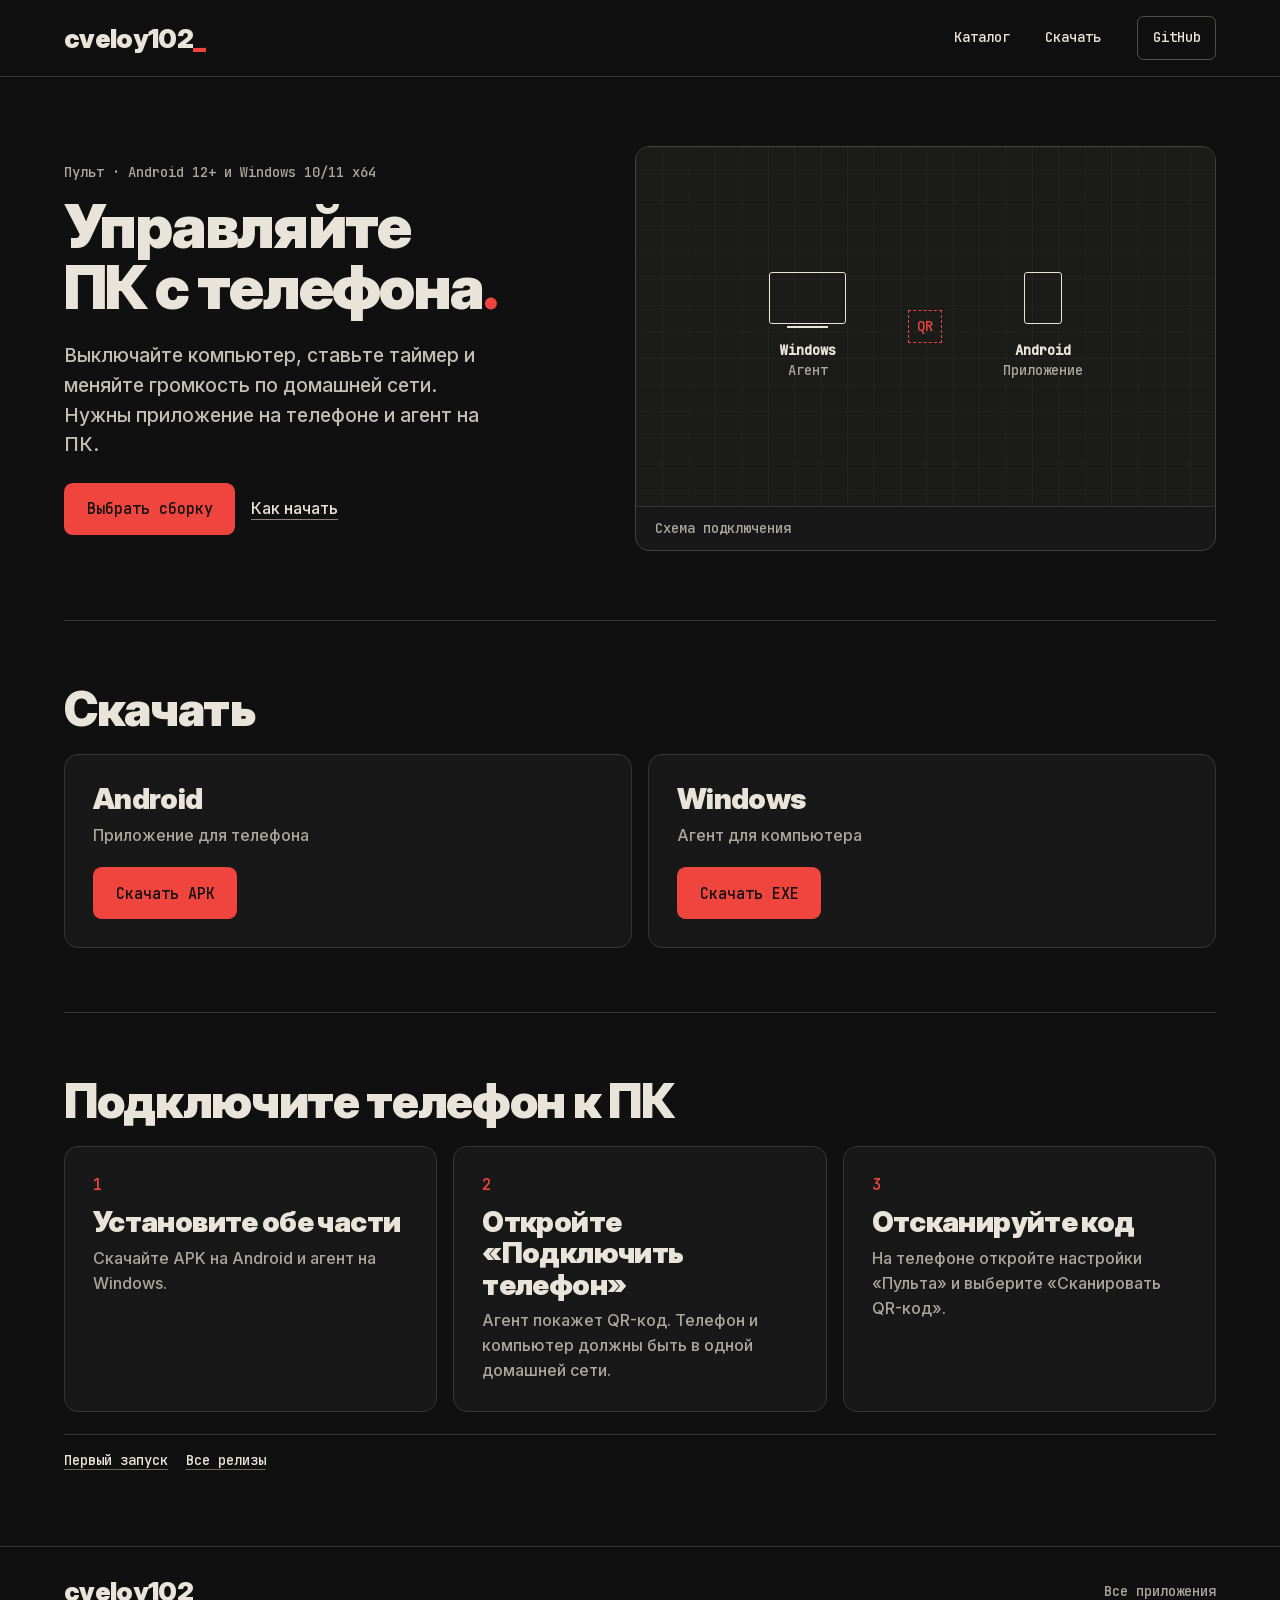
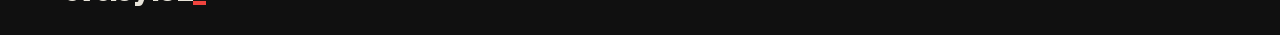
==== pult/index.html @ 38b6c5e5 "Add product pages for the five remaining projects" ====
<!doctype html>
<html lang="ru">
<head>
  <meta charset="utf-8">
  <meta name="viewport" content="width=device-width, initial-scale=1">
  <meta name="theme-color" content="#101010">
  <meta name="description" content="Выключайте компьютер, ставьте таймер и меняйте громкость по домашней сети. Нужны приложение на телефоне и агент на ПК.">
  <title>Пульт — cveloy102</title>
  <link rel="icon" href="../assets/favicon.png" type="image/png">
  <link rel="stylesheet" href="../styles.css">
  <link rel="stylesheet" href="../product.css">
</head>
<body>
  <a class="skip" href="#main">К содержимому</a>
  <header class="masthead">
    <div class="shell masthead-inner">
      <a class="wordmark" href="../#pult" aria-label="cveloy102, каталог приложений">cveloy102<span aria-hidden="true">_</span></a>
      <nav class="main-nav" aria-label="Основная навигация"><a href="../#pult">Каталог</a><a href="#install">Скачать</a><a class="github-link" href="https://github.com/cveloy102/pult">GitHub</a></nav>
    </div>
  </header>
  <main id="main">
    <section class="hero shell project-hero" aria-labelledby="product-title">
      <div class="intro">
        <p class="platform">Пульт · Android 12+ и Windows 10/11 x64</p>
        <h1 id="product-title">Управляйте ПК с телефона<span class="accent">.</span></h1>
        <p class="lead">Выключайте компьютер, ставьте таймер и меняйте громкость по домашней сети. Нужны приложение на телефоне и агент на ПК.</p>
        <div class="project-actions"><a class="primary" href="#install">Выбрать сборку</a><a class="text-action" href="#start">Как начать</a></div>
      </div>
      <figure class="workbench">
        <div class="project-visual"><div class="connection" role="img" aria-label="Схема. Телефон под управлением Android сканирует QR-код агента на Windows.">
            <div><span class="monitor"></span><strong>Windows</strong><span>Агент</span></div>
            <div class="qr-pair">QR</div>
            <div><span class="handset"></span><strong>Android</strong><span>Приложение</span></div>
          </div></div>
        <figcaption>Схема подключения</figcaption>
      </figure>
    </section>
    <section class="shell project-section" id="install">
      <h2>Скачать</h2>
      <div class="download-grid">
          <article><h3>Android</h3><p>Приложение для телефона</p><a class="primary" href="https://github.com/cveloy102/pult/releases/download/android-v0.2.0/pult-android-0.2.0.apk">Скачать APK</a></article>
          <article><h3>Windows</h3><p>Агент для компьютера</p><a class="primary" href="https://github.com/cveloy102/pult/releases/download/agent-v0.2.0/pult-agent-0.2.0-win-x64-setup.exe">Скачать EXE</a></article>
      </div>
    </section>
    <section class="shell project-section" id="start">
      <h2>Подключите телефон к ПК</h2>
      <ol class="start-grid">
          <li><h3>Установите обе части</h3><p>Скачайте APK на Android и агент на Windows.</p></li>
          <li><h3>Откройте «Подключить телефон»</h3><p>Агент покажет QR-код. Телефон и компьютер должны быть в одной домашней сети.</p></li>
          <li><h3>Отсканируйте код</h3><p>На телефоне откройте настройки «Пульта» и выберите «Сканировать QR-код».</p></li>
      </ol>

      <div class="links project-links"><a href="https://github.com/cveloy102/pult#первый-запуск">Первый запуск</a><a href="https://github.com/cveloy102/pult/releases">Все релизы</a></div>
    </section>
  </main>
  <footer><div class="shell foot"><a class="wordmark" href="../#pult" aria-label="cveloy102, каталог приложений">cveloy102<span aria-hidden="true">_</span></a><a class="foot-link" href="../#pult">Все приложения</a></div></footer>
</body>
</html>
---- styles.css ----
@font-face {
  font-family: Inter;
  src: url("assets/inter-medium.ttf") format("truetype");
  font-weight: 500;
  font-display: swap;
}
@font-face {
  font-family: "Inter Display";
  src: url("assets/inter-black.ttf") format("truetype");
  font-weight: 900;
  font-display: swap;
}
@font-face {
  font-family: "JetBrains Mono";
  src: url("assets/jetbrains.ttf") format("truetype");
  font-weight: 500;
  font-display: swap;
}

:root {
  color-scheme: dark;
  --bg: #101010;
  --surface: #181818;
  --fg: #e8e4d9;
  --muted: #aaa79f;
  --line: #353535;
  --accent: #f0443e;
  --display: "Inter Display", "Arial Black", system-ui, sans-serif;
  --sans: Inter, "Segoe UI", Arial, sans-serif;
  --mono: "JetBrains Mono", Consolas, monospace;
  --gutter: clamp(1rem, 5vw, 4.5rem);
  --radius: 0.875rem;
}
*, *::before, *::after { box-sizing: border-box; }
[hidden] { display: none !important; }
html { scroll-padding-top: 1rem; }
body { margin: 0; background: var(--bg); color: var(--fg); font: 500 1rem/1.55 var(--sans); overflow-wrap: anywhere; }
a { color: inherit; text-decoration: none; }
button { color: inherit; font: inherit; cursor: pointer; }
a, button { touch-action: manipulation; }
:focus-visible { outline: 3px solid var(--fg); outline-offset: 3px; }
img { display: block; max-width: 100%; }
h1, h2, h3, p, figure { margin: 0; }
h1, h2, h3 { font-family: var(--display); font-weight: 900; }
::selection { color: var(--bg); background: var(--accent); }
.shell { width: min(80rem, calc(100% - var(--gutter) * 2)); margin-inline: auto; }
.skip { position: absolute; z-index: 5; top: 0.5rem; left: 0.5rem; transform: translateY(-180%); padding: 0.7rem 1rem; color: var(--bg); background: var(--fg); }
.skip:focus { transform: none; }
.accent, .wordmark span { color: var(--accent); }

.masthead { border-bottom: 1px solid var(--line); }
.masthead-inner, .foot { display: flex; flex-wrap: wrap; justify-content: space-between; align-items: center; gap: 0.25rem 1rem; }
.masthead-inner { min-height: 4.75rem; }
.wordmark { display: inline-flex; align-items: center; min-height: 44px; font: 900 1.65rem/1 var(--display); letter-spacing: -0.025em; }
.main-nav { display: flex; flex-wrap: wrap; max-width: 100%; align-items: center; gap: 0.25rem clamp(0.875rem, 2.8vw, 2.5rem); }
.main-nav a, .foot-link { display: inline-flex; align-items: center; min-height: 44px; font: 500 0.875rem/1.4 var(--mono); }
.github-link { border: 1px solid #51504b; border-radius: 0.4rem; padding: 0 0.9rem; }
.handle { color: var(--muted); white-space: pre; }
.main-nav a:hover, .foot-link:hover { color: var(--accent); }
.github-link:hover { border-color: var(--accent); }

.hero { display: grid; grid-template-columns: minmax(0, 0.94fr) minmax(0, 1.06fr); align-items: center; gap: clamp(2rem, 4.3vw, 4.5rem); padding-block: clamp(3rem, 5.4vw, 5rem); }
.intro { padding-block: 0.5rem; }
h1 { max-width: 15ch; font-size: clamp(3.1rem, 5.1vw, 4.95rem); line-height: 1.02; letter-spacing: -0.032em; text-wrap: balance; }
.lead { max-width: 37ch; margin-top: 1.4rem; color: #c1beb6; font-size: clamp(1.0625rem, 1.5vw, 1.25rem); line-height: 1.55; }
.primary { display: inline-flex; min-height: 3.25rem; align-items: center; justify-content: center; margin-top: 1.8rem; padding: 0.75rem 1.35rem; border: 1px solid transparent; border-radius: 0.55rem; color: var(--bg); background: var(--accent); font: 500 0.95rem/1.4 var(--mono); }
.primary:hover { background: #ff5b52; }
.primary:active { background: #eb403a; }

.workbench { min-width: 0; overflow: hidden; border: 1px solid #43413c; border-radius: var(--radius); background: var(--surface); }
.workbench-bar { min-height: 3.5rem; padding: 0.25rem 0.8rem 0.25rem 1.2rem; display: flex; flex-wrap: wrap; justify-content: space-between; align-items: center; gap: 0.25rem 0.5rem; border-bottom: 1px solid var(--line); }
.small-label, .platform { font: 500 0.8125rem/1.4 var(--mono); }
.small-label { color: var(--muted); text-transform: uppercase; letter-spacing: 0.08em; }
.segments { display: flex; flex-wrap: wrap; max-width: 100%; align-items: center; gap: 0.18rem; }
.segments button, .filters button { min-height: 44px; border: 0; padding: 0.35rem 0.65rem; background: transparent; color: var(--muted); font: 500 0.875rem/1.25 var(--mono); }
.segments button { position: relative; border-radius: 0.25rem; }
.segments button[aria-pressed="true"] { color: var(--fg); }
.segments button[aria-pressed="true"]::after { content: ""; position: absolute; left: 0.65rem; right: 0.65rem; bottom: 0.2rem; height: 2px; background: var(--accent); }
.segments button:hover, .filters button:hover { color: var(--fg); background: #252523; }
.stage { position: relative; display: grid; place-items: center; isolation: isolate; height: clamp(13.5rem, 21.7vw, 20rem); overflow: hidden; background-color: #161616; background-image: radial-gradient(ellipse at 50% 52%, #79746b31, transparent 67%), linear-gradient(#d1caba0a 1px, transparent 1px), linear-gradient(90deg, #d1caba0a 1px, transparent 1px); background-size: auto, 1.65rem 1.65rem, 1.65rem 1.65rem; background-position: center; }
.stage::before, .stage::after { content: ""; position: absolute; z-index: 2; width: 0.8rem; height: 0.8rem; opacity: 0.8; pointer-events: none; }
.stage::before { top: 0.85rem; left: 0.85rem; border-top: 1px solid var(--accent); border-left: 1px solid var(--accent); }
.stage::after { right: 0.85rem; bottom: 0.85rem; border-right: 1px solid var(--accent); border-bottom: 1px solid var(--accent); }
.stage-buds img { width: 89%; height: 96%; object-fit: contain; }
.stage-autoturn img { height: auto; border: 1px solid #55534e; box-shadow: 0 0.6rem 2rem #0009; }
.stage-autoturn .mac-screen { position: absolute; height: 85%; width: auto; max-width: 71%; object-fit: contain; left: 15%; top: 7%; border-radius: 0.38rem; }
.stage-autoturn .phone-screen { position: absolute; height: 79%; width: auto; right: 13%; bottom: 4%; border-radius: 0.65rem; }
.stage-drop img { max-width: 81%; width: auto; height: 88%; object-fit: contain; border: 1px solid #474641; border-radius: 0.4rem; box-shadow: 0 0.6rem 2rem #0009; }
figcaption { display: flex; flex-wrap: wrap; justify-content: space-between; align-items: center; gap: 0.25rem 0.75rem; min-height: 3.8rem; padding: 0.3rem 1.2rem; border-top: 1px solid var(--line); }
figcaption strong { font: 900 clamp(1.075rem, 1.5vw, 1.375rem)/1.15 var(--display); letter-spacing: -0.015em; }
figcaption a, .links a { display: inline-flex; align-items: center; min-height: 44px; font: 500 0.875rem/1.4 var(--mono); text-decoration: underline; text-decoration-color: #6b6861; text-underline-offset: 0.3em; }
figcaption a:hover, .links a:hover { color: var(--accent); text-decoration-color: currentColor; }
.caption-links { display: flex; flex-wrap: wrap; gap: 0.8rem; }

.catalog { padding-block: clamp(2rem, 3.7vw, 3.5rem) clamp(3rem, 6vw, 5.5rem); border-top: 1px solid var(--line); }
.catalog-top { display: flex; align-items: center; justify-content: space-between; gap: 1.25rem; flex-wrap: wrap; margin-bottom: 1.4rem; }
.catalog-heading { display: flex; align-items: baseline; flex-wrap: wrap; gap: 0.875rem; }
h2 { font-size: clamp(2.25rem, 3.7vw, 3.4rem); letter-spacing: -0.028em; line-height: 1; }
.result-count { color: var(--muted); font: 500 0.875rem/1.5 var(--mono); }
.filters { display: flex; flex-wrap: wrap; align-items: center; gap: 0.15rem; }
.filters button { min-width: 44px; border-radius: 0.4rem; padding-inline: 0.8rem; }
.filters button[aria-pressed="true"] { color: var(--fg); background: #33322e; box-shadow: inset 0 -2px var(--accent); }
.products { display: grid; grid-template-columns: repeat(2, minmax(0, 1fr)); gap: 1rem; }
.product { min-width: 0; min-height: 14.25rem; display: flex; flex-direction: column; justify-content: space-between; padding: clamp(1.1rem, 2.05vw, 1.75rem); padding-bottom: 0.6rem; border: 1px solid var(--line); border-radius: var(--radius); background: var(--surface); }
.product-main { display: grid; grid-template-columns: minmax(0, 1fr) 31%; align-items: center; gap: clamp(0.75rem, 1.7vw, 1.5rem); margin-bottom: 0.9rem; }
.platform { margin-bottom: 0.55rem; color: var(--muted); }
h3 { font-size: clamp(1.6rem, 2.25vw, 2.05rem); line-height: 1.08; letter-spacing: -0.022em; overflow-wrap: anywhere; }
.product-copy p:last-child { margin-top: 0.6rem; color: #c1beb6; line-height: 1.5; }
.mini { position: relative; display: grid; place-items: center; overflow: hidden; height: clamp(6.1rem, 8.2vw, 7.8rem); border: 1px solid #383835; border-radius: 0.55rem; background-color: #1b1b1a; background-image: linear-gradient(#d1caba09 1px, transparent 1px), linear-gradient(90deg, #d1caba09 1px, transparent 1px); background-size: 15px 15px; }
.mini-buds img { width: 98%; height: auto; }
.mini-phone img { position: absolute; width: 62%; height: auto; top: 10%; border: 1px solid #504f49; border-radius: 0.4rem; }
.mini-window img { position: absolute; width: 91%; height: auto; max-height: none; top: 18%; left: 13%; border: 1px solid #47453f; border-radius: 0.25rem; }
.links { display: flex; flex-wrap: wrap; gap: 0.1rem 1.1rem; align-items: baseline; border-top: 1px solid var(--line); padding-top: 0.2rem; }
.pairing { display: flex; justify-content: center; gap: 0.28rem; }
.monitor, .handset { display: block; position: relative; border: 1.5px solid var(--fg); border-radius: 0.18rem; }
.monitor { width: 27%; height: 29%; }
.monitor::after { content: ""; position: absolute; width: 55%; left: 22.5%; bottom: -0.32rem; border-bottom: 2px solid var(--fg); }
.handset { width: 13%; height: 31%; }
.pair-code { color: var(--accent); font: 500 0.8125rem/1 var(--mono); }
.foot { min-height: 5.5rem; }
footer { border-top: 1px solid var(--line); }
.foot-link { color: var(--muted); }

@media (max-width: 62rem) {
  .hero { gap: 1.5rem; }
  h1 { font-size: clamp(2.85rem, 5.1vw, 3.5rem); }
  .product-main { grid-template-columns: minmax(0, 1fr) 26%; }
  .product { padding-inline: 1.15rem; }
}
@media (max-width: 48rem) {
  .hero { grid-template-columns: minmax(0, 1fr); padding-block: 2.4rem; gap: 1.8rem; }
  .intro { padding: 0; }
  h1 { font-size: clamp(2.85rem, 9.2vw, 4.3rem); }
  .lead { margin-top: 1rem; }
  .primary { margin-top: 1.25rem; }
  .stage { height: clamp(10.75rem, 42vw, 17.5rem); }
  .products { grid-template-columns: minmax(0, 1fr); }
  .product-main { grid-template-columns: minmax(0, 1fr) 27%; }
  .product { min-height: 0; }
  .catalog-top { gap: 1rem; }
}
@media (max-width: 32rem) {
  .masthead-inner { min-height: 3.75rem; }
  .wordmark { font-size: 1.35rem; }
  .handle { display: none; }
  .github-link { padding-inline: 0.7rem; }
  .workbench-bar { padding-inline: 0.75rem 0.4rem; }
  .segments button { padding-inline: 0.55rem; }
  figcaption { padding-inline: 0.75rem; }
  .filters { gap: 0; }
  .filters button { padding-inline: 0.6rem; }
  .product-main { display: block; position: relative; }
  .product-copy .platform, .product-copy h3 { max-width: calc(100% - 4.7rem); }
  .product-copy p:last-child { margin-top: 0.9rem; }
  .mini { position: absolute; top: 0; right: 0; width: 4rem; height: 3.5rem; }
  .links { column-gap: 0.9rem; }
}
@media (max-width: 22.5rem) {
  .small-label { font-size: 0.75rem; letter-spacing: 0; }
  .segments { gap: 0; }
  .segments button { padding-inline: 0.4rem; }
  figcaption { flex-wrap: wrap; row-gap: 0; padding-top: 0.65rem; }
  .product-copy .platform, .product-copy h3 { max-width: none; }
  .mini { display: none; }
}
@media (prefers-reduced-motion: no-preference) {
  html { scroll-behavior: smooth; }
  a, button { transition: color 150ms ease, border-color 150ms ease, background-color 150ms ease; }
}
---- product.css ----
.project-hero h1 { font-size: clamp(2.5rem, 4.7vw, 4.5rem); }
.project-hero .platform { font-size: 0.875rem; margin-bottom: 0.85rem; }
.project-hero .workbench { margin: 0; }
.project-visual {
  display: grid;
  place-items: center;
  min-height: clamp(14rem, 28vw, 25rem);
  padding: clamp(0.85rem, 2.5vw, 2rem);
  background-color: #1b1b1a;
  background-image: linear-gradient(#d1caba0a 1px, transparent 1px), linear-gradient(90deg, #d1caba0a 1px, transparent 1px);
  background-size: 1.65rem 1.65rem;
}
.project-visual img { width: auto; max-width: 100%; height: auto; max-height: 23rem; object-fit: contain; border: 1px solid #504e49; border-radius: 0.5rem; box-shadow: 0 0.65rem 1.75rem #0008; }
.project-hero figcaption, .detail-figure figcaption { min-height: 2.8rem; font: 500 0.875rem/1.4 var(--mono); color: var(--muted); }
.project-actions { display: flex; flex-wrap: wrap; align-items: center; gap: 0.55rem 1rem; margin-top: 1.4rem; }
.project-actions .primary { margin-top: 0; }
.text-action { padding-block: 0.72rem; text-decoration: underline; text-decoration-color: #8b867b; text-underline-offset: 0.3em; }
.text-action:hover { color: var(--accent); }
.project-section { padding-block: clamp(2rem, 5vw, 4rem); border-top: 1px solid var(--line); }
.download-grid, .start-grid { display: grid; grid-template-columns: repeat(2, minmax(0, 1fr)); gap: 1rem; margin: 1.35rem 0 0; }
.download-grid > *, .start-grid > * { border: 1px solid var(--line); border-radius: var(--radius); background: var(--surface); padding: clamp(1rem, 2.6vw, 1.75rem); }
.download-grid p, .start-grid p { color: var(--muted); margin-top: 0.55rem; }
.download-grid .primary { margin-top: 1.2rem; }
.start-grid { grid-template-columns: repeat(3, minmax(0, 1fr)); counter-reset: step; list-style: none; padding: 0; }
.start-grid li { counter-increment: step; }
.start-grid li::before { content: counter(step); display: block; color: var(--accent); font: 500 1rem/1.3 var(--mono); margin-bottom: 0.65rem; }
.project-links { margin-top: 1.4rem; }
.detail-figure { width: min(100%, 29rem); margin: 1.5rem auto 0; border: 1px solid var(--line); border-radius: var(--radius); overflow: hidden; background: var(--surface); }
.detail-figure img { width: 100%; height: auto; }
.connection { display: grid; grid-template-columns: 1fr auto 1fr; width: 100%; max-width: 26rem; gap: 0.65rem; align-items: center; text-align: center; font: 500 0.875rem/1.4 var(--mono); }
.connection > div:not(.qr-pair) { display: grid; justify-items: center; }
.connection > div > span:last-child { color: var(--muted); }
.connection .monitor, .connection .handset { display: block; width: clamp(2.5rem, 6vw, 5.4rem); height: clamp(2.2rem, 4vw, 3.7rem); margin-bottom: 1.1rem; }
.connection .handset { width: clamp(1.5rem, 3vw, 2.65rem); }
.qr-pair { padding: 0.37rem 0.5rem; color: var(--accent); border: 1px dashed var(--accent); }
@media (max-width: 45rem) { .start-grid { grid-template-columns: 1fr; } }
@media (max-width: 35rem) { .download-grid { grid-template-columns: 1fr; } .project-visual img { max-height: 16rem; } }
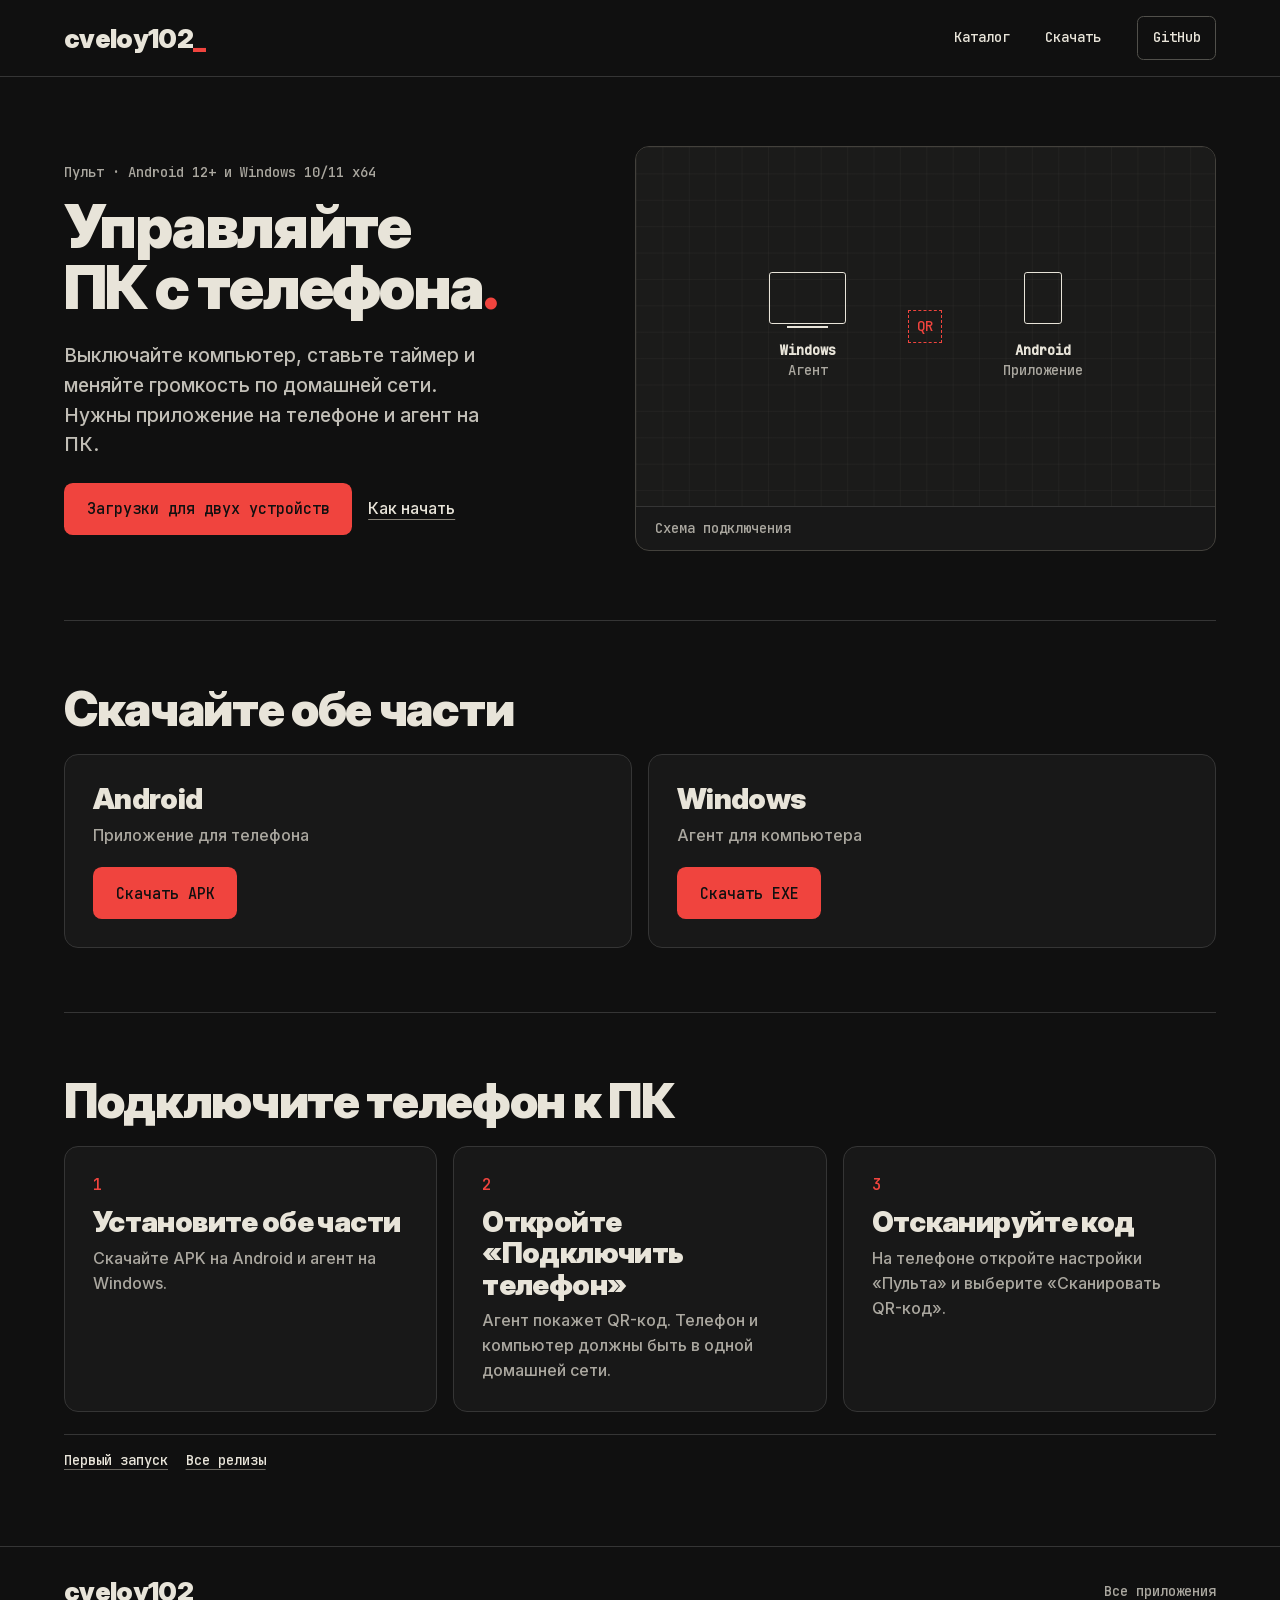
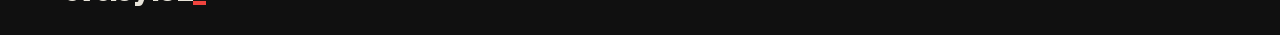
==== commit 21b59488: "Clarify that Pult requires both downloads" ====
--- a/pult/index.html
+++ b/pult/index.html
@@ -24,7 +24,7 @@
         <p class="platform">Пульт · Android 12+ и Windows 10/11 x64</p>
         <h1 id="product-title">Управляйте ПК с телефона<span class="accent">.</span></h1>
         <p class="lead">Выключайте компьютер, ставьте таймер и меняйте громкость по домашней сети. Нужны приложение на телефоне и агент на ПК.</p>
-        <div class="project-actions"><a class="primary" href="#install">Выбрать сборку</a><a class="text-action" href="#start">Как начать</a></div>
+        <div class="project-actions"><a class="primary" href="#install">Загрузки для двух устройств</a><a class="text-action" href="#start">Как начать</a></div>
       </div>
       <figure class="workbench">
         <div class="project-visual"><div class="connection" role="img" aria-label="Схема. Телефон под управлением Android сканирует QR-код агента на Windows.">
@@ -36,7 +36,7 @@
       </figure>
     </section>
     <section class="shell project-section" id="install">
-      <h2>Скачать</h2>
+      <h2>Скачайте обе части</h2>
       <div class="download-grid">
           <article><h3>Android</h3><p>Приложение для телефона</p><a class="primary" href="https://github.com/cveloy102/pult/releases/download/android-v0.2.0/pult-android-0.2.0.apk">Скачать APK</a></article>
           <article><h3>Windows</h3><p>Агент для компьютера</p><a class="primary" href="https://github.com/cveloy102/pult/releases/download/agent-v0.2.0/pult-agent-0.2.0-win-x64-setup.exe">Скачать EXE</a></article>
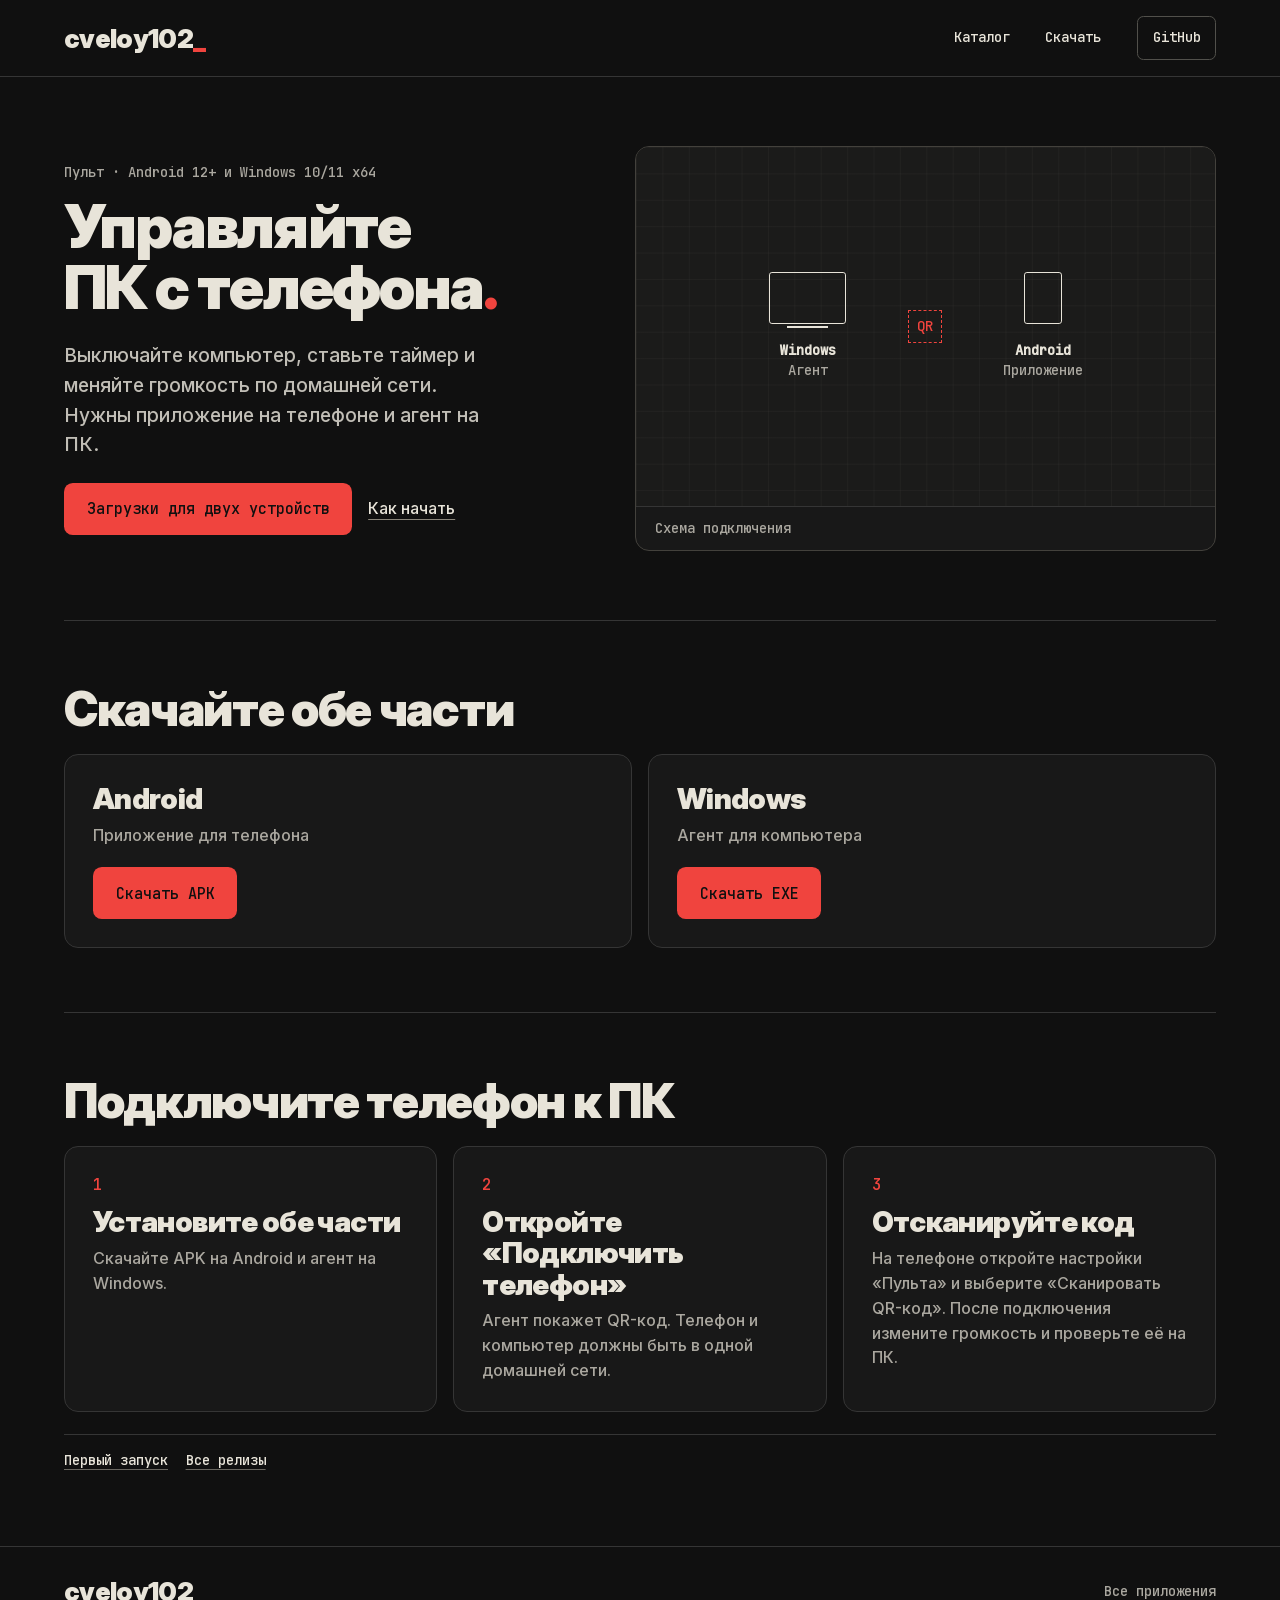
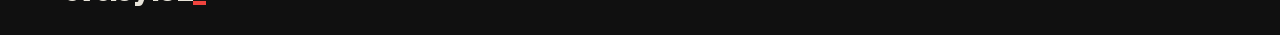
==== commit 3c240d1d: "Добавить путеводитель по каталогу и обновить ссылки Пульта" ====
--- a/pult/index.html
+++ b/pult/index.html
@@ -38,8 +38,8 @@
     <section class="shell project-section" id="install">
       <h2>Скачайте обе части</h2>
       <div class="download-grid">
-          <article><h3>Android</h3><p>Приложение для телефона</p><a class="primary" href="https://github.com/cveloy102/pult/releases/download/android-v0.2.0/pult-android-0.2.0.apk">Скачать APK</a></article>
-          <article><h3>Windows</h3><p>Агент для компьютера</p><a class="primary" href="https://github.com/cveloy102/pult/releases/download/agent-v0.2.0/pult-agent-0.2.0-win-x64-setup.exe">Скачать EXE</a></article>
+          <article><h3>Android</h3><p>Приложение для телефона</p><a class="primary" href="https://github.com/cveloy102/pult/releases/download/android-v0.3.0/pult-android-0.3.0.apk">Скачать APK</a></article>
+          <article><h3>Windows</h3><p>Агент для компьютера</p><a class="primary" href="https://github.com/cveloy102/pult/releases/download/agent-v0.3.0/pult-agent-0.3.0-win-x64-setup.exe">Скачать EXE</a></article>
       </div>
     </section>
     <section class="shell project-section" id="start">
@@ -47,7 +47,7 @@
       <ol class="start-grid">
           <li><h3>Установите обе части</h3><p>Скачайте APK на Android и агент на Windows.</p></li>
           <li><h3>Откройте «Подключить телефон»</h3><p>Агент покажет QR-код. Телефон и компьютер должны быть в одной домашней сети.</p></li>
-          <li><h3>Отсканируйте код</h3><p>На телефоне откройте настройки «Пульта» и выберите «Сканировать QR-код».</p></li>
+          <li><h3>Отсканируйте код</h3><p>На телефоне откройте настройки «Пульта» и выберите «Сканировать QR-код». После подключения измените громкость и проверьте её на ПК.</p></li>
       </ol>
 
       <div class="links project-links"><a href="https://github.com/cveloy102/pult#первый-запуск">Первый запуск</a><a href="https://github.com/cveloy102/pult/releases">Все релизы</a></div>
